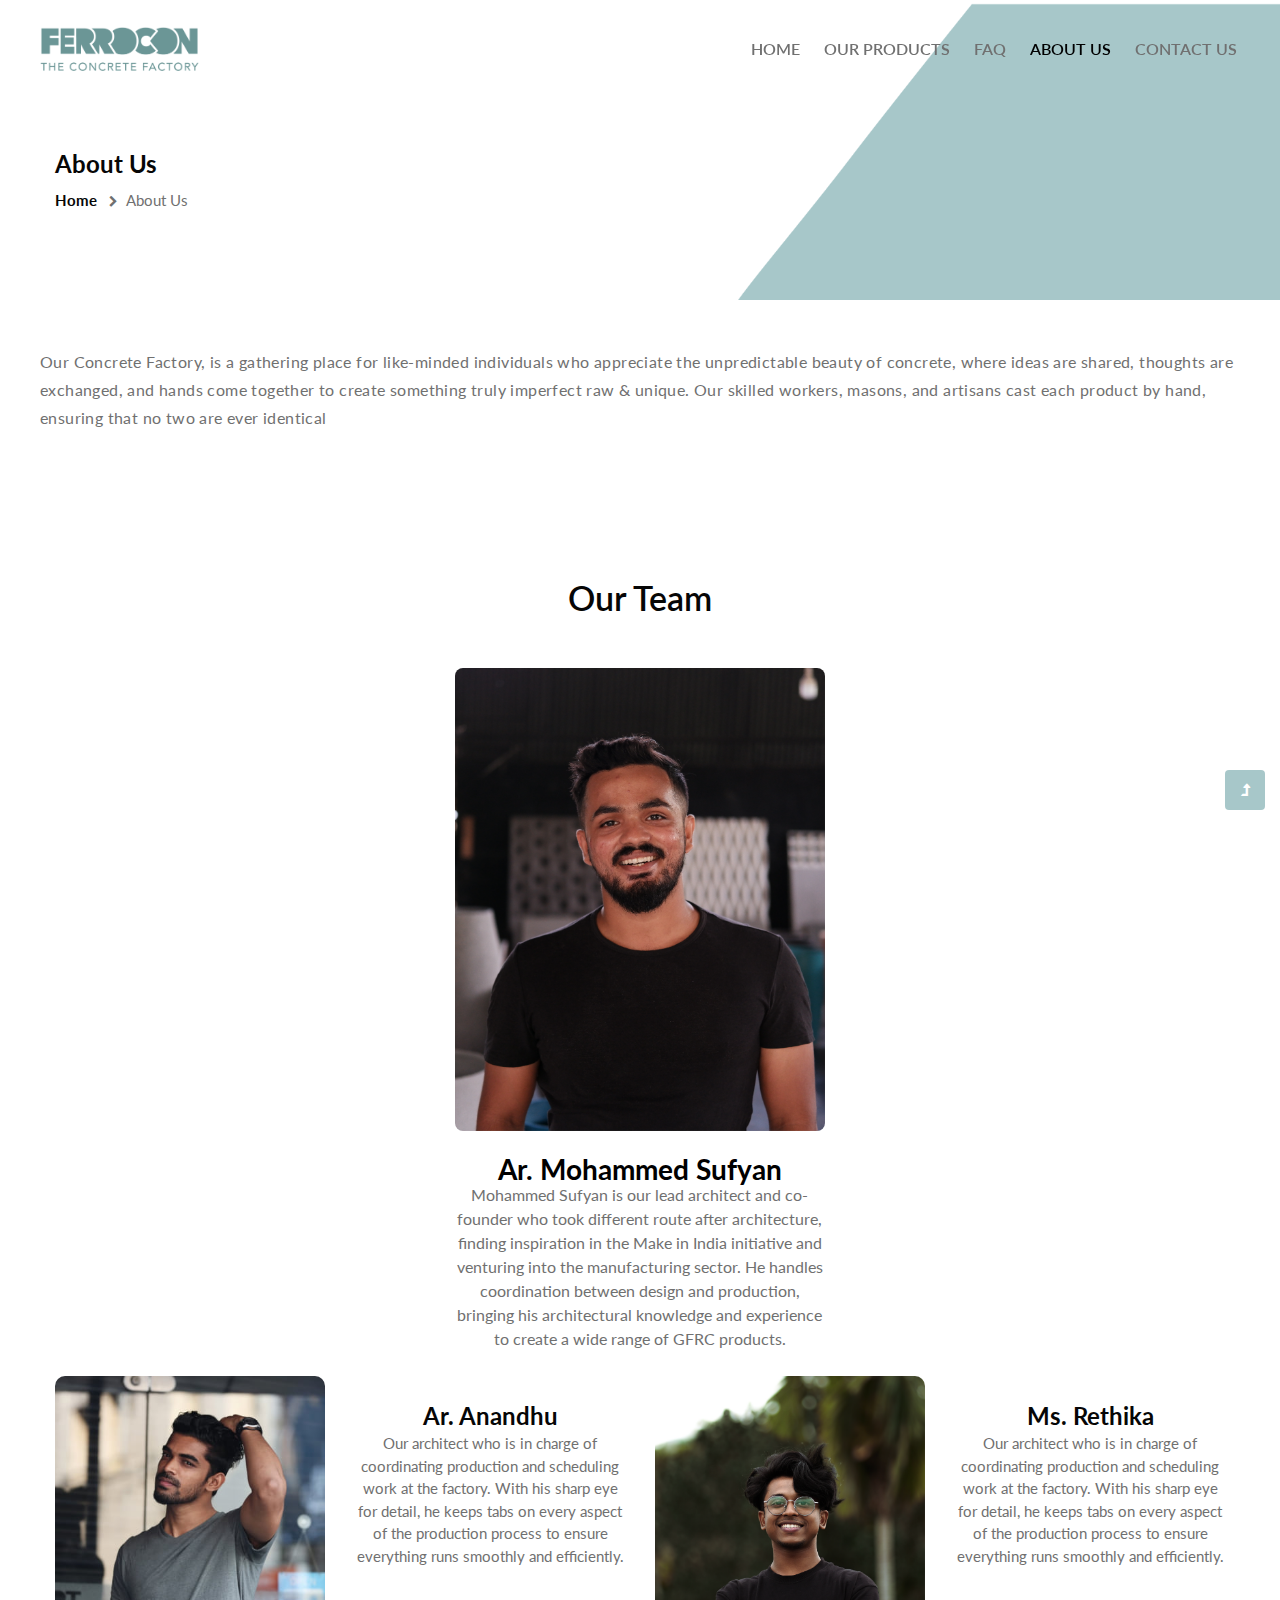
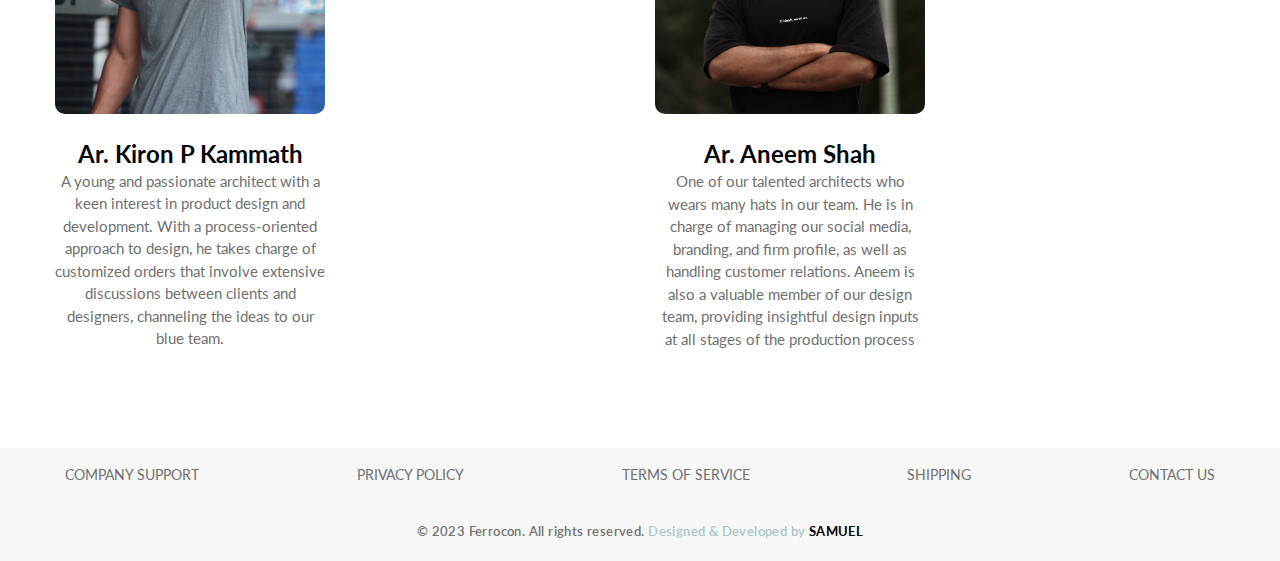
==== about.html @ 1e4e9e17 "first commit" ====
<!doctype html>
<html lang="en">

<head>
    <!-- Required meta tags -->
    <meta charset="utf-8">
    <meta name="viewport" content="width=device-width, initial-scale=1, shrink-to-fit=no">
    <title>About Us</title>
    <link rel="icon" type="image" href="assets/images/titlelogo.jpg"/>
    <!-- google-fonts -->
    <link href="//fonts.googleapis.com/css2?family=Lato:wght@100;300;400;700;900&display=swap" rel="stylesheet">
    <!-- //google-fonts -->
    <!-- Template CSS Style link -->
    <link rel="stylesheet" href="assets/css/style-liberty.css">
</head>

<body>
    <!--header-->
    <header id="site-header" class="fixed-top">
        <div class="container-fluid">
            <nav class="navbar navbar-expand-lg stroke">
                <!--<h1>
                    <a class="navbar-brand d-flex align-items-center" href="index.html">
                        <i class="fa fa-yelp mr-1" aria-hidden="true"></i>Fitment</a>
                </h1>-->
                <!-- if logo is image enable this    -->
    <a class="navbar-brand" href="index.html">
        <img src="assets/images/FERROCONLOGO.png" alt="Your logo" title="Your logo" style="height:60px;" />
    </a>
                <button class="navbar-toggler  collapsed bg-gradient" type="button" data-toggle="collapse"
                    data-target="#navbarTogglerDemo02" aria-controls="navbarTogglerDemo02" aria-expanded="false"
                    aria-label="Toggle navigation">
                    <span class="navbar-toggler-icon fa icon-expand fa-bars"></span>
                    <span class="navbar-toggler-icon fa icon-close fa-times"></span>
                </button>

                <div class="collapse navbar-collapse" id="navbarTogglerDemo02">
                    <ul class="navbar-nav ml-lg-auto">
                        <li class="nav-item ">
                            <a class="nav-link" href="index.html"style="color: #707070;">Home </a>
                        </li>
                        <li class="nav-item">
                            <a class="nav-link" href="services.html" style="color: #707070;">Our Products</a>
                        </li>
                        <li class="nav-item">
                            <a class="nav-link" href="blog.html" style="color: #707070;">FAQ</a>
                        </li>
                        <li class="nav-item active">
                            <a class="nav-link" href="about.html" >About Us<span class="sr-only">(current)</span></a>
                        </li>
                       
                       
                        <li class="nav-item">
                            <a class="nav-link" href="contact.html" style="color: #707070;">Contact Us</a>
                        </li>
                        
                    </ul>
                </div>
            </nav>
        </div>
    </header>
    <!--//header-->

    <!-- inner banner -->
    <section class="inner-banner">
        <div class="w3l-breadcrumb">
            <div class="container">
                <h4 class="inner-text-title font-weight-bold mb-2">About Us</h4>
                <ul class="breadcrumbs-custom-path">
                    <li><a href="index.html">Home</a></li>
                    <li class="active"><span class="fa fa-chevron-right mx-2" aria-hidden="true"></span>About Us</li>
                </ul>
            </div>
        </div>
    </section>
    <!-- //inner banner -->

    <!-- about section -->
    <section class="about-section pb-5">
        <div class="container">
            <img src="assets/images/about.png" alt="" class="img-fluid img-responsive">
            <div class="row mt-sm-5 mt-4">
                <!--<div class="col-lg-6 about-left-inner pr-lg-5">
                    <h3 class="title-style">We are creative
                        building & Interior designing company</h3>
                </div>-->
                <div class="about-right-inner mt-lg-0 mt-4">
                    <p>Our Concrete Factory, is a gathering place for like-minded individuals who appreciate the 
                        unpredictable beauty of concrete, where ideas are shared, thoughts are exchanged, and hands 
                        come together to create something truly imperfect raw & unique. Our skilled workers, masons, 
                        and artisans cast each product by hand, ensuring that no two are ever identical</p>
                    
                </div>
            </div>
        </div>
    </section>
    <!-- //about section -->

    

    <!-- team -->
    <section class="w3l-team" id="team">
        <div class="team-block py-5">
            <div class="container py-lg-5">
                <div class="row justify-content-center text-center">
                    <div class="col-md-8">
                        <div class="section-heading mb-sm-5 mb-4">
                            <h3 class="title-style mb-2">Our Team</h3>
                            
                        </div>
                    </div>
                </div>


                <div class="row text-center justify-content-center">
               
                    <div class="col-md-4 col-sm-6 mt-sm-0 mt-5">
                        <div class="gd-innf">
                            <a href="#url"><img class="img-fluid img-responsive" src="assets/images/sufyan.jpg"
                                    alt=" "></a>
                                <div style="padding-top: 24px; padding-bottom: 25px;">
                                    <h3 class="title"><a href="#url" style="color: black; font-weight: bold;">Ar. Mohammed Sufyan</a></h3>
                                    <span class="post">Mohammed Sufyan is our lead architect and co-founder who took different route after 
                                        architecture, finding inspiration in the Make in India initiative and venturing into the 
                                        manufacturing sector. He handles coordination between design and production, bringing his 
                                        architectural knowledge and experience to create a wide range of GFRC products.</span>
                                </div>
                        </div>
                    </div>
                   
                </div>
                



                <div class="row justify-content-center"> 
                    <div class="col-lg-3 mt-lg-0 mt-sm-5 mt-4">
                        <div class="box16">
                            <a href="#url"><img src="assets/images/team2.jpg" alt=""
                                    class="img-fluid img-responsive" /></a>
                            
                                <h3 class="title"><a href="#url">Ar. Kiron p Kammath</a></h3>
                                <span class="post">A young and passionate architect with a keen interest in product design and 
                                    development. With a process-oriented approach to design, he takes charge of customized 
                                    orders that involve extensive discussions between clients and designers, channeling the ideas to 
                                    our blue team.</span>
                        </div>
                    </div>
                    <div class="col-lg-3  mt-lg-0 mt-sm-5 mt-4">
                        <div class="box16">
                            <a href="#url"><img src="assets/images/kiron.png" alt=""
                                    class="img-fluid img-responsive" /></a>
                            
                                <h3 class="title"><a href="#url">Ar. Anandhu</a></h3>
                                <span class="post">Our architect who is in charge of coordinating production and scheduling work at the 
                                    factory. With his sharp eye for detail, he keeps tabs on every aspect of the production process to 
                                    ensure everything runs smoothly and efficiently.</span>
                        </div>
                    </div>
                    <div class="col-lg-3  mt-lg-0 mt-sm-5 mt-4">
                        <div class="box16">
                            <a href="#url"><img src="assets/images/aneem.png" alt=""
                                    class="img-fluid img-responsive" /></a>
                           
                                <h3 class="title"><a href="#url">Ar. Aneem Shah</a></h3>
                                <span class="post">One of our talented architects who wears many hats in our team. He is in charge 
                                    of managing our social media, branding, and firm profile, as well as handling customer relations. 
                                    Aneem is also a valuable member of our design team, providing insightful design inputs at all 
                                    stages of the production process</a></span> 
                        </div>
                    </div>
                    <div class="col-lg-3  mt-lg-0 mt-sm-5 mt-4">
                        <div class="box16">
                            <a href="#url"><img src="assets/images/rethika.png" alt=""
                                    class="img-fluid img-responsive" /></a>
                            
                                <h3 class="title"><a href="#url">Ms. Rethika</a></h3>
                                <span class="post">Our architect who is in charge of coordinating production and scheduling work at the 
                                    factory. With his sharp eye for detail, he keeps tabs on every aspect of the production process to 
                                    ensure everything runs smoothly and efficiently.</span>
                        </div>
                    </div>
                    
                </div>
            </div>
        </div>
    </section>
    <!-- //team -->

   

    <!-- footer 
    <section class="w3l-footer-29-main">
        <div class="footer-29 py-5">
            <div class="container py-lg-4">
                <div class="row footer-top-29">
                    <div class="col-lg-9">
                        <div class="row">
                            <div class="col-md-3 col-6 footer-list-29">
                                
                                <h6 class="footer-title-29">Company</h6>
                                    
                             
                            </div>
                            <div class="col-md-3 col-6 footer-list-29">
                                
                                <h6 class="footer-title-29">Explore</h6>
                                   
                            </div>
                            <div class="col-md-3 col-6 footer-list-29 mt-md-0 mt-4">
                               
                                <h6 class="footer-title-29">More Info</h6>
                                    
                                
                            </div>
                            <div class="col-md-3 col-6 footer-list-29 mt-md-0 mt-4">
                                <h6 class="footer-title-29">Get Started</h6>
                                
                            </div>
                        </div>
                    </div>
                    <div class="col-lg-3 footer-contact-list mt-lg-0 mt-md-5 mt-4">
                        <h6 class="footer-title-29">Contact Info </h6>
                        
                    </div>
                </div>
            </div>
        </div>
    </section>
 //footer -->
    <!-- copyright -->
    <section class="w3l-copyright">
        <div class="container">


            <div class="word-container">
                <a href="contact.html"><span>COMPANY SUPPORT</span></a>
                <a href="#"><span>PRIVACY POLICY</span></a>
                <a href="#"><span>TERMS OF SERVICE</span></a>
                <a href="#"><span>SHIPPING</span></a>
                <a href="contact.html"><span>CONTACT US</span></a>
              </div>



            
           <!-- <div class="row bottom-copies">
            <p class="col-lg-8 copy-footer-29">© 2021 Fitment. All rights reserved.</p>
                
            </div>-->
        </div>
    </section>
    <!-- copyright -->
    <section class="w3l-copyright">
        <div class="container ">
            <div class="bottom-copies ">
                <p class="copy-footer-29 text-center">© 2023 Ferrocon. All rights reserved.<a href="https://samuelsaji.github.io"><span style="color: #a7c7c9;"> Designed & Developed by </span>
                                                                                                            <span style="color: black; font-weight: bold;">SAMUEL</span></a></p>
               
            </div>
        </div>
    </section>
    <!-- //copyright -->

    <!-- //copyright -->

    <!-- Js scripts -->
    <!-- move top -->
    <button onclick="topFunction()" id="movetop" title="Go to top">
        <span class="fa fa-level-up" aria-hidden="true"></span>
    </button>
    <script>
        // When the user scrolls down 20px from the top of the document, show the button
        window.onscroll = function () {
            scrollFunction()
        };

        function scrollFunction() {
            if (document.body.scrollTop > 20 || document.documentElement.scrollTop > 20) {
                document.getElementById("movetop").style.display = "block";
            } else {
                document.getElementById("movetop").style.display = "none";
            }
        }

        // When the user clicks on the button, scroll to the top of the document
        function topFunction() {
            document.body.scrollTop = 0;
            document.documentElement.scrollTop = 0;
        }
    </script>
    <!-- //move top -->

    <!-- common jquery plugin -->
    <script src="assets/js/jquery-3.3.1.min.js"></script>
    <!-- //common jquery plugin -->

    <!-- counter for stats -->
    <script src="assets/js/counter.js"></script>
    <!-- //counter for stats -->

    <!-- testimonials js and script -->
    <script src="assets/js/owl.carousel.js"></script>
    <script>
        $(document).ready(function () {
            $("#owl-demo1").owlCarousel({
                loop: true,
                margin: 20,
                nav: false,
                responsiveClass: true,
                responsive: {
                    0: {
                        items: 1,
                        nav: false
                    },
                    736: {
                        items: 1,
                        nav: false
                    },
                    1000: {
                        items: 2,
                        nav: false,
                        loop: false
                    }
                }
            })
        })
    </script>
    <!-- //testimonials js and script -->

    <!-- theme switch js (light and dark)-->
    <script src="assets/js/theme-change.js"></script>
    <script>
        function autoType(elementClass, typingSpeed) {
            var thhis = $(elementClass);
            thhis.css({
                "position": "relative",
                "display": "inline-block"
            });
            thhis.prepend('<div class="cursor" style="right: initial; left:0;"></div>');
            thhis = thhis.find(".text-js");
            var text = thhis.text().trim().split('');
            var amntOfChars = text.length;
            var newString = "";
            thhis.text("|");
            setTimeout(function () {
                thhis.css("opacity", 1);
                thhis.prev().removeAttr("style");
                thhis.text("");
                for (var i = 0; i < amntOfChars; i++) {
                    (function (i, char) {
                        setTimeout(function () {
                            newString += char;
                            thhis.text(newString);
                        }, i * typingSpeed);
                    })(i + 1, text[i]);
                }
            }, 1500);
        }

        $(document).ready(function () {
            // Now to start autoTyping just call the autoType function with the 
            // class of outer div
            // The second paramter is the speed between each letter is typed.   
            autoType(".type-js", 200);
        });
    </script>
    <!-- //theme switch js (light and dark)-->

    <!-- MENU-JS -->
    <script>
        $(window).on("scroll", function () {
            var scroll = $(window).scrollTop();

            if (scroll >= 80) {
                $("#site-header").addClass("nav-fixed");
            } else {
                $("#site-header").removeClass("nav-fixed");
            }
        });

        //Main navigation Active Class Add Remove
        $(".navbar-toggler").on("click", function () {
            $("header").toggleClass("active");
        });
        $(document).on("ready", function () {
            if ($(window).width() > 991) {
                $("header").removeClass("active");
            }
            $(window).on("resize", function () {
                if ($(window).width() > 991) {
                    $("header").removeClass("active");
                }
            });
        });
    </script>
    <!-- //MENU-JS -->

    <!-- disable body scroll which navbar is in active -->
    <script>
        $(function () {
            $('.navbar-toggler').click(function () {
                $('body').toggleClass('noscroll');
            })
        });
    </script>
    <!-- //disable body scroll which navbar is in active -->

    <!--bootstrap-->
    <script src="assets/js/bootstrap.min.js"></script>
    <!-- //bootstrap-->
    <!-- //Js scripts -->
</body>

</html>
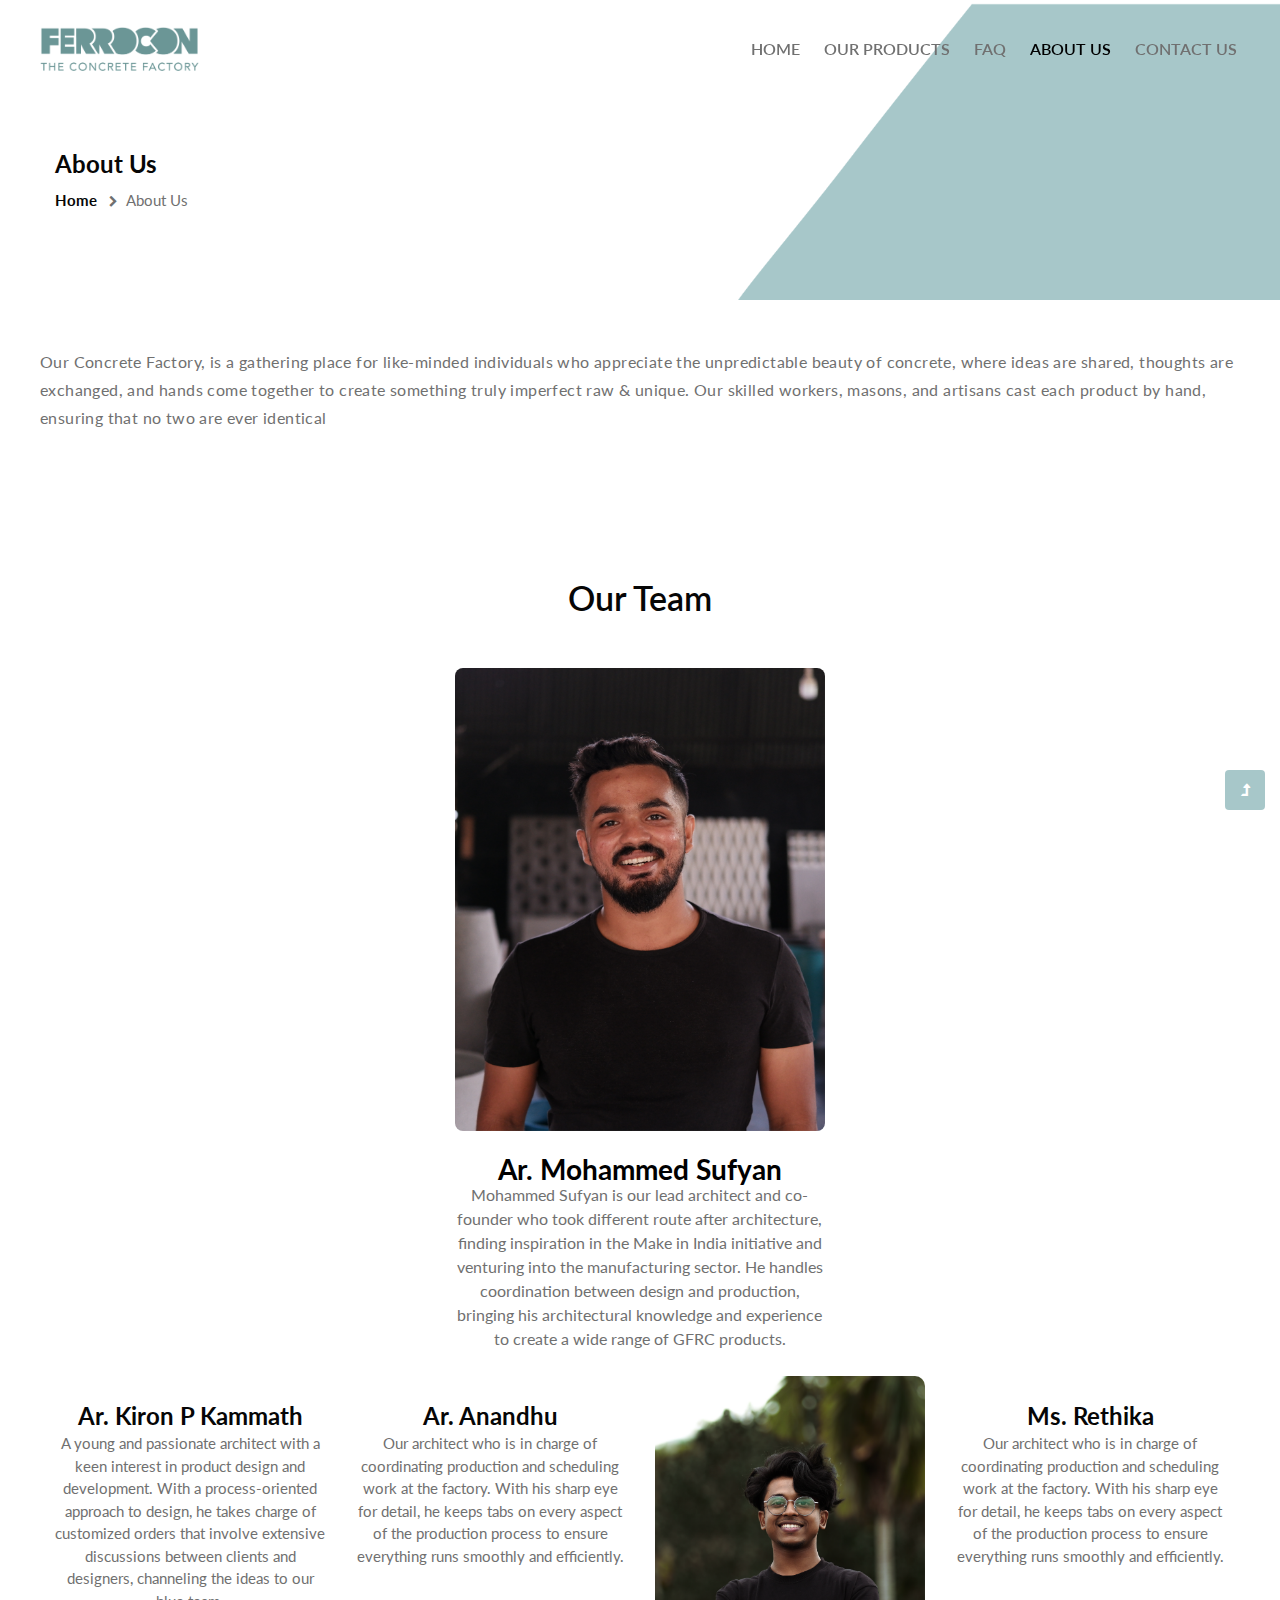
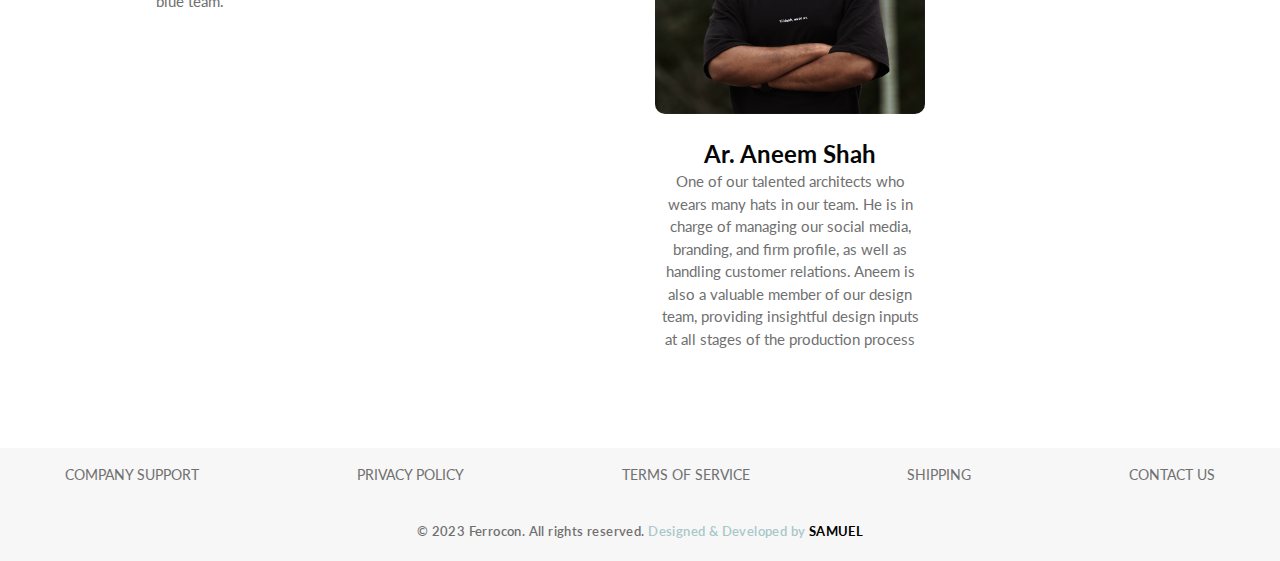
==== commit dc27a343: "third" ====
--- a/about.html
+++ b/about.html
@@ -137,7 +137,7 @@
                 <div class="row justify-content-center"> 
                     <div class="col-lg-3 mt-lg-0 mt-sm-5 mt-4">
                         <div class="box16">
-                            <a href="#url"><img src="assets/images/team2.jpg" alt=""
+                            <a href="#url"><img src="assets/images/kiron.png" alt=""
                                     class="img-fluid img-responsive" /></a>
                             
                                 <h3 class="title"><a href="#url">Ar. Kiron p Kammath</a></h3>
@@ -149,7 +149,7 @@
                     </div>
                     <div class="col-lg-3  mt-lg-0 mt-sm-5 mt-4">
                         <div class="box16">
-                            <a href="#url"><img src="assets/images/kiron.png" alt=""
+                            <a href="#url"><img src="assets/images/ananthu.png" alt=""
                                     class="img-fluid img-responsive" /></a>
                             
                                 <h3 class="title"><a href="#url">Ar. Anandhu</a></h3>
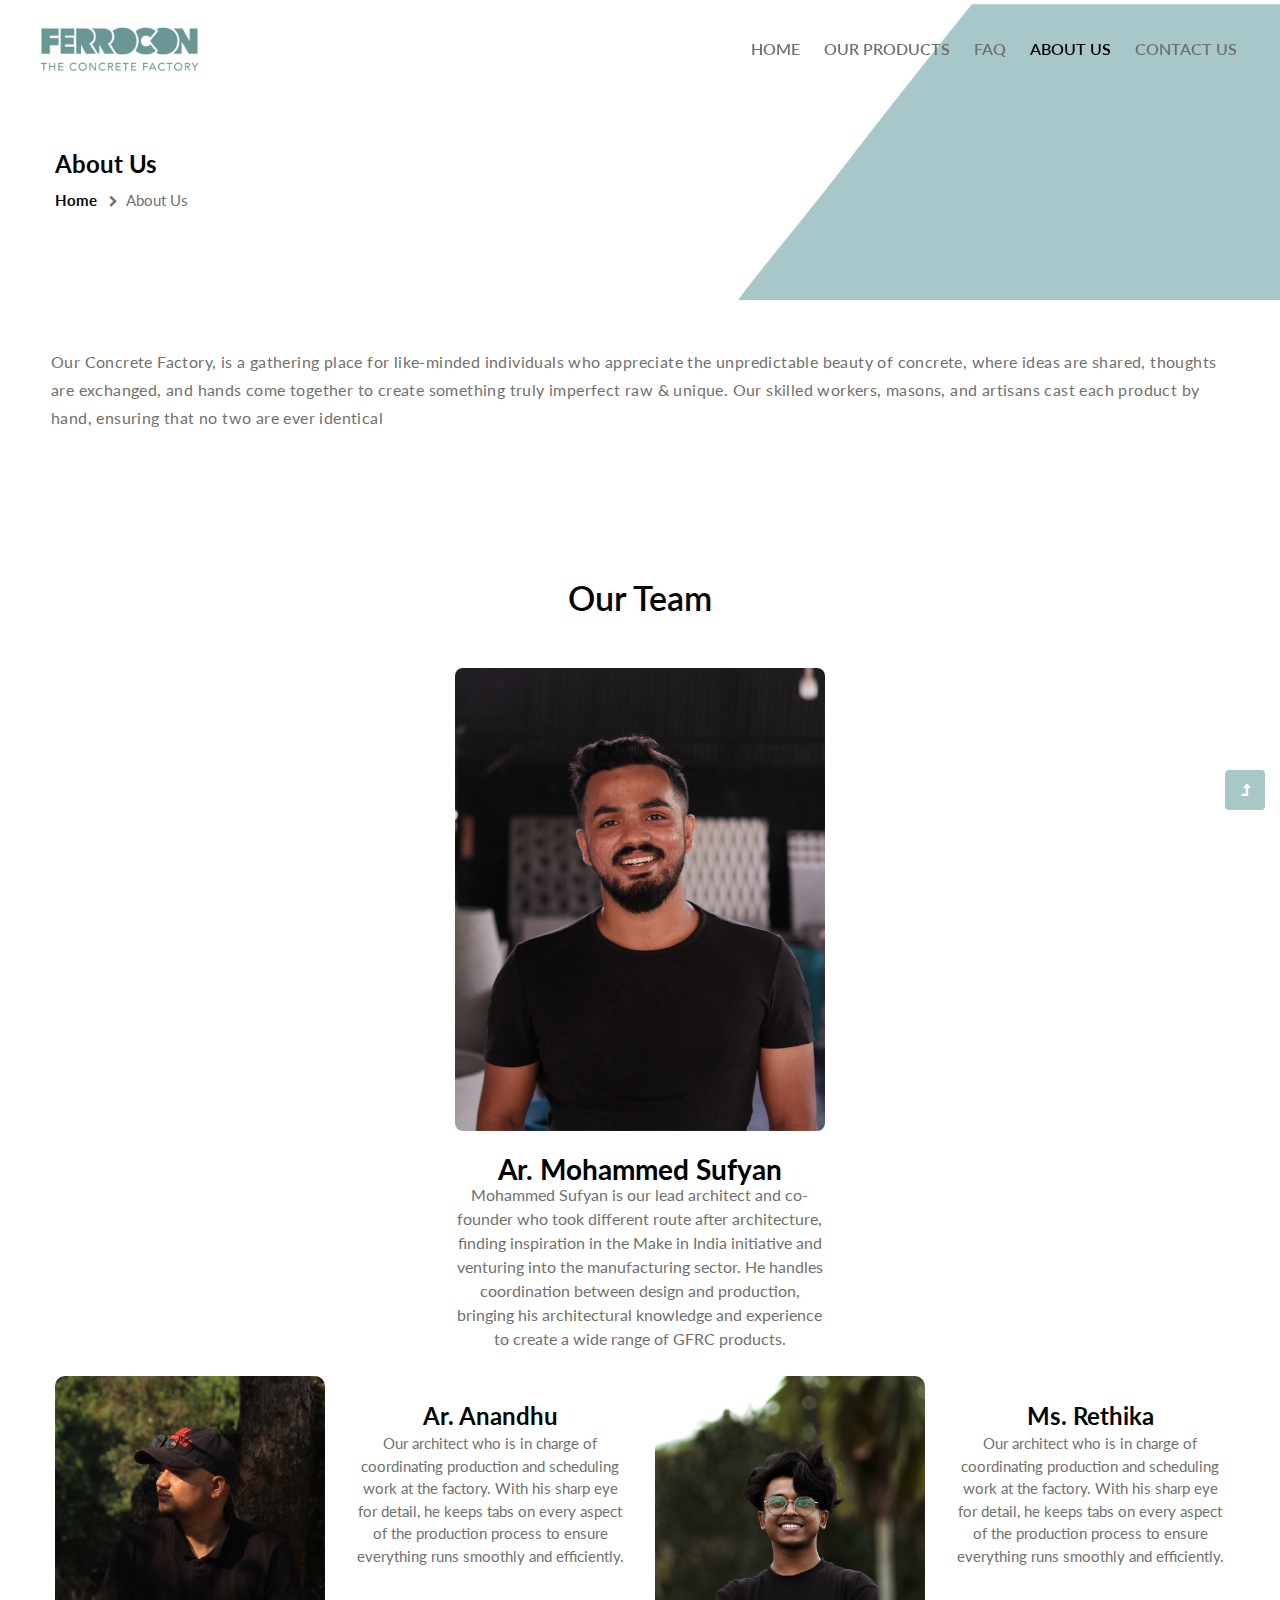
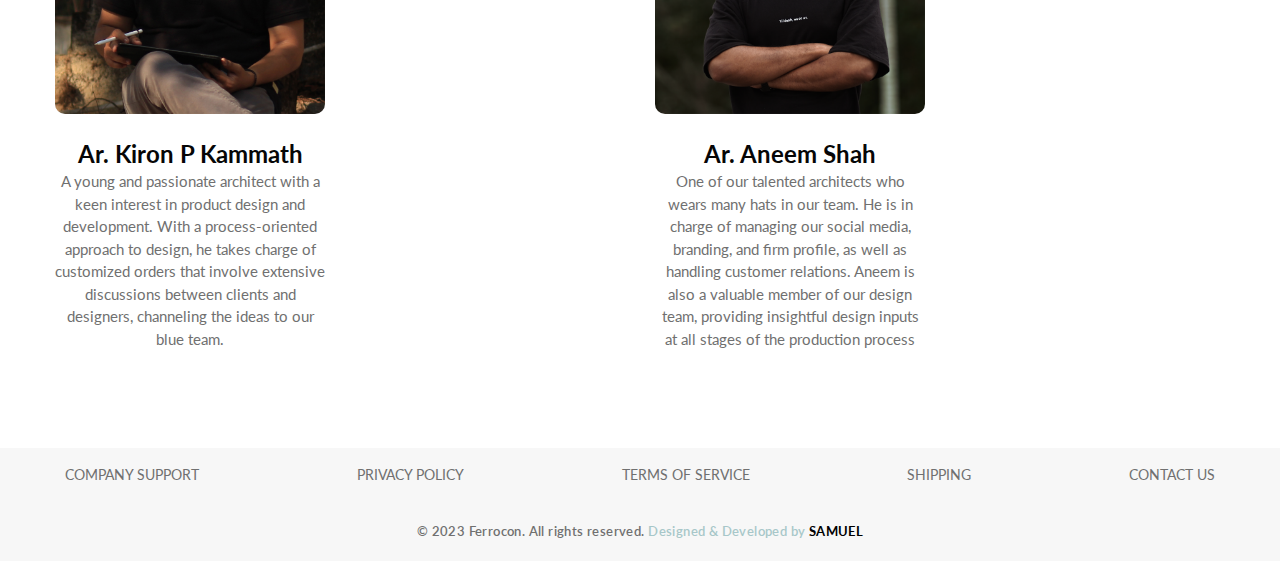
==== commit 5f975d9c: "hello" ====
--- a/about.html
+++ b/about.html
@@ -85,7 +85,7 @@
                     <h3 class="title-style">We are creative
                         building & Interior designing company</h3>
                 </div>-->
-                <div class="about-right-inner mt-lg-0 mt-4">
+                <div class="about-right-inner mt-lg-0 mt-4" style="margin-left: 11px;">
                     <p>Our Concrete Factory, is a gathering place for like-minded individuals who appreciate the 
                         unpredictable beauty of concrete, where ideas are shared, thoughts are exchanged, and hands 
                         come together to create something truly imperfect raw & unique. Our skilled workers, masons, 
@@ -137,7 +137,7 @@
                 <div class="row justify-content-center"> 
                     <div class="col-lg-3 mt-lg-0 mt-sm-5 mt-4">
                         <div class="box16">
-                            <a href="#url"><img src="assets/images/kiron.png" alt=""
+                            <a href="#url"><img src="assets/images/Kiron.jpg" alt=""
                                     class="img-fluid img-responsive" /></a>
                             
                                 <h3 class="title"><a href="#url">Ar. Kiron p Kammath</a></h3>
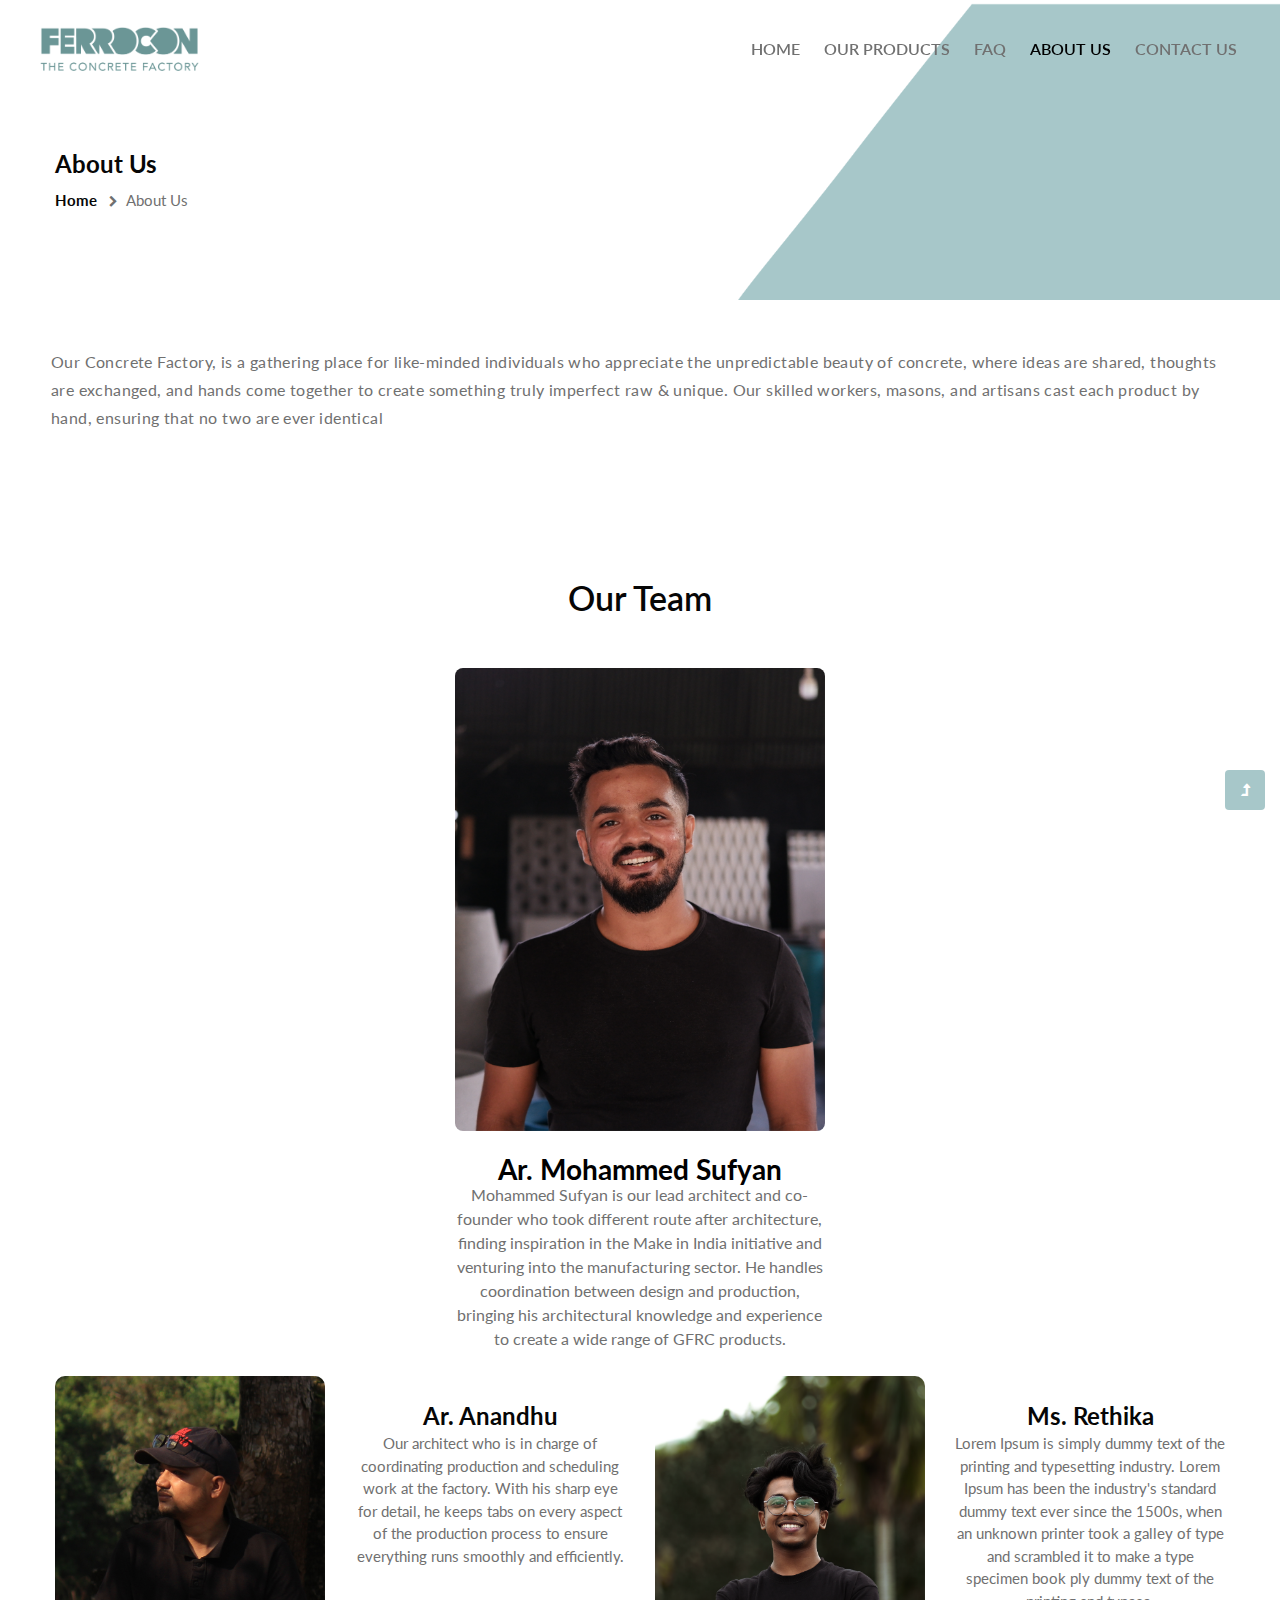
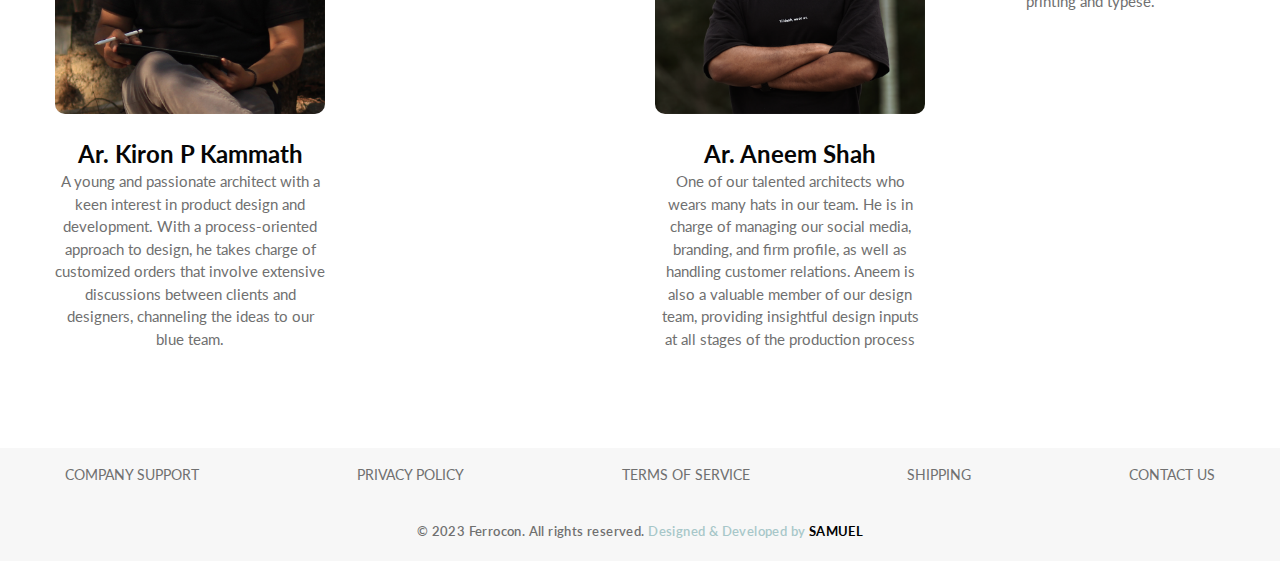
==== commit a95f40a3: "hi" ====
--- a/about.html
+++ b/about.html
@@ -176,9 +176,10 @@
                                     class="img-fluid img-responsive" /></a>
                             
                                 <h3 class="title"><a href="#url">Ms. Rethika</a></h3>
-                                <span class="post">Our architect who is in charge of coordinating production and scheduling work at the 
-                                    factory. With his sharp eye for detail, he keeps tabs on every aspect of the production process to 
-                                    ensure everything runs smoothly and efficiently.</span>
+                                <span class="post">Lorem Ipsum is simply dummy text of the printing and typesetting 
+                                    industry. Lorem Ipsum has been the industry's standard dummy text ever since the 
+                                    1500s, when an unknown printer took a galley of type and scrambled it to make a 
+                                    type specimen book ply dummy text of the printing and typese.</span>
                         </div>
                     </div>
                     
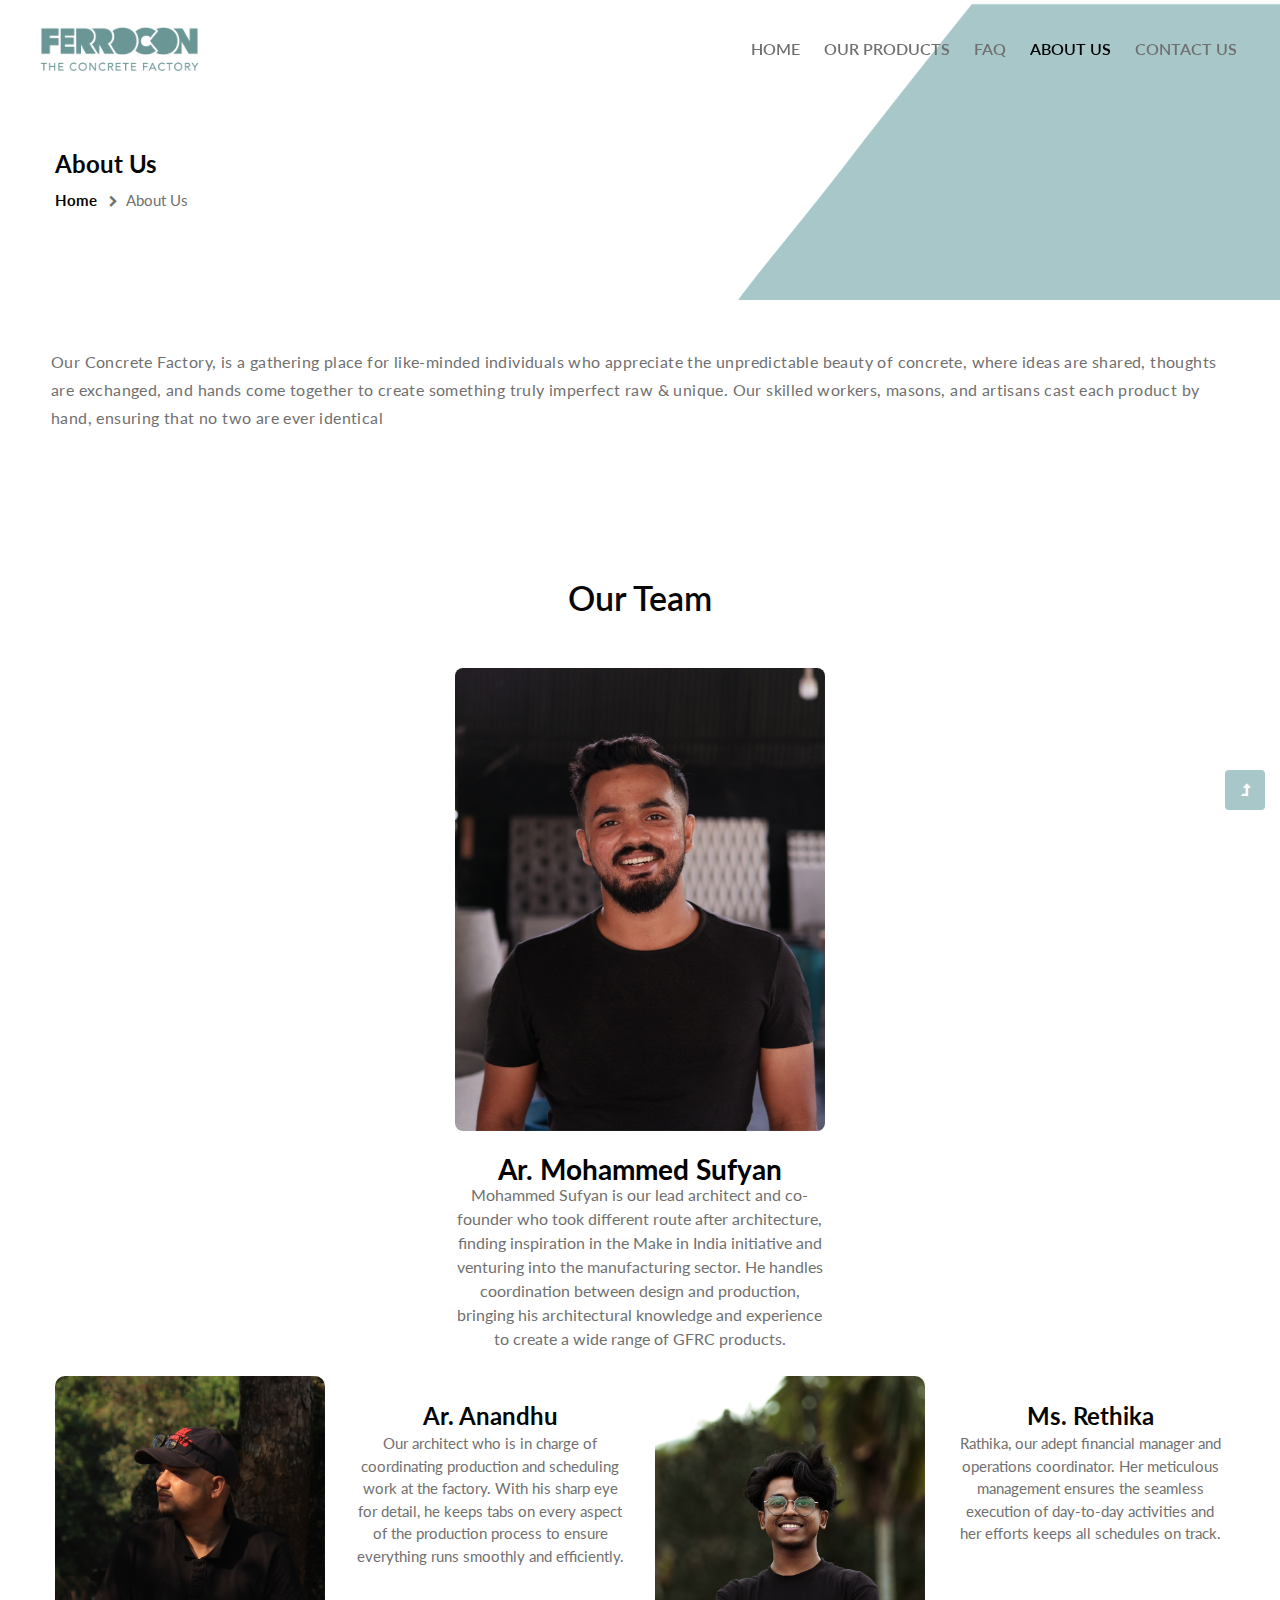
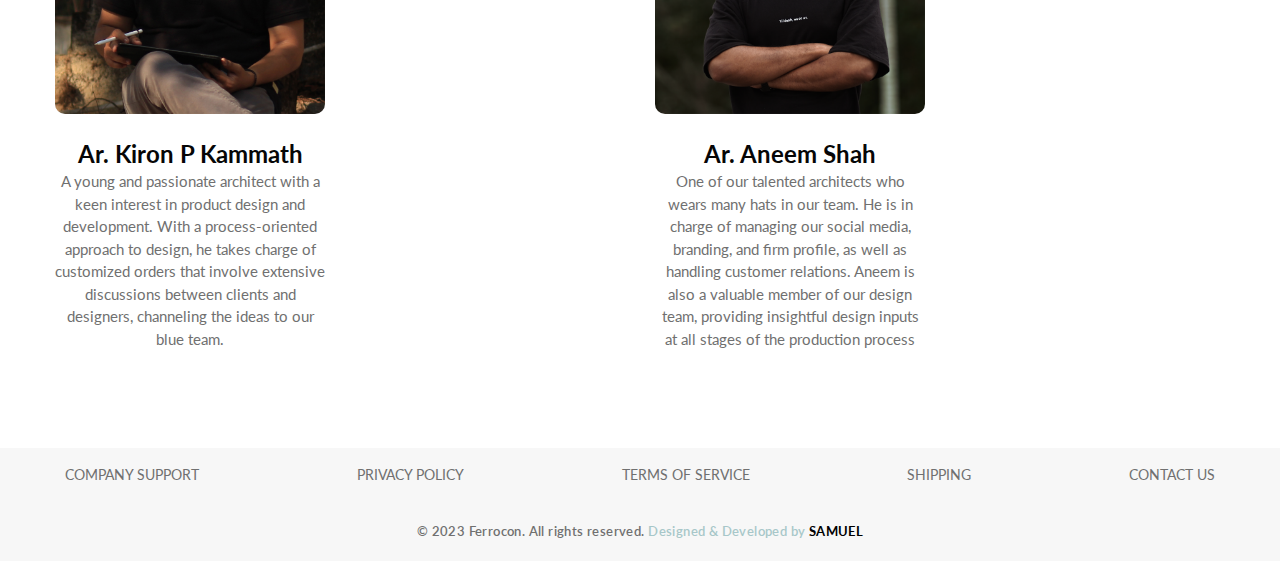
==== commit e0d40e61: "description under retika mam has been updated" ====
--- a/about.html
+++ b/about.html
@@ -176,10 +176,9 @@
                                     class="img-fluid img-responsive" /></a>
                             
                                 <h3 class="title"><a href="#url">Ms. Rethika</a></h3>
-                                <span class="post">Lorem Ipsum is simply dummy text of the printing and typesetting 
-                                    industry. Lorem Ipsum has been the industry's standard dummy text ever since the 
-                                    1500s, when an unknown printer took a galley of type and scrambled it to make a 
-                                    type specimen book ply dummy text of the printing and typese.</span>
+                                <span class="post">Rathika, our adept financial manager and operations coordinator. 
+                                    Her meticulous management ensures the seamless execution of day-to-day activities
+                                     and her efforts keeps all schedules on track.</span>
                         </div>
                     </div>
                     
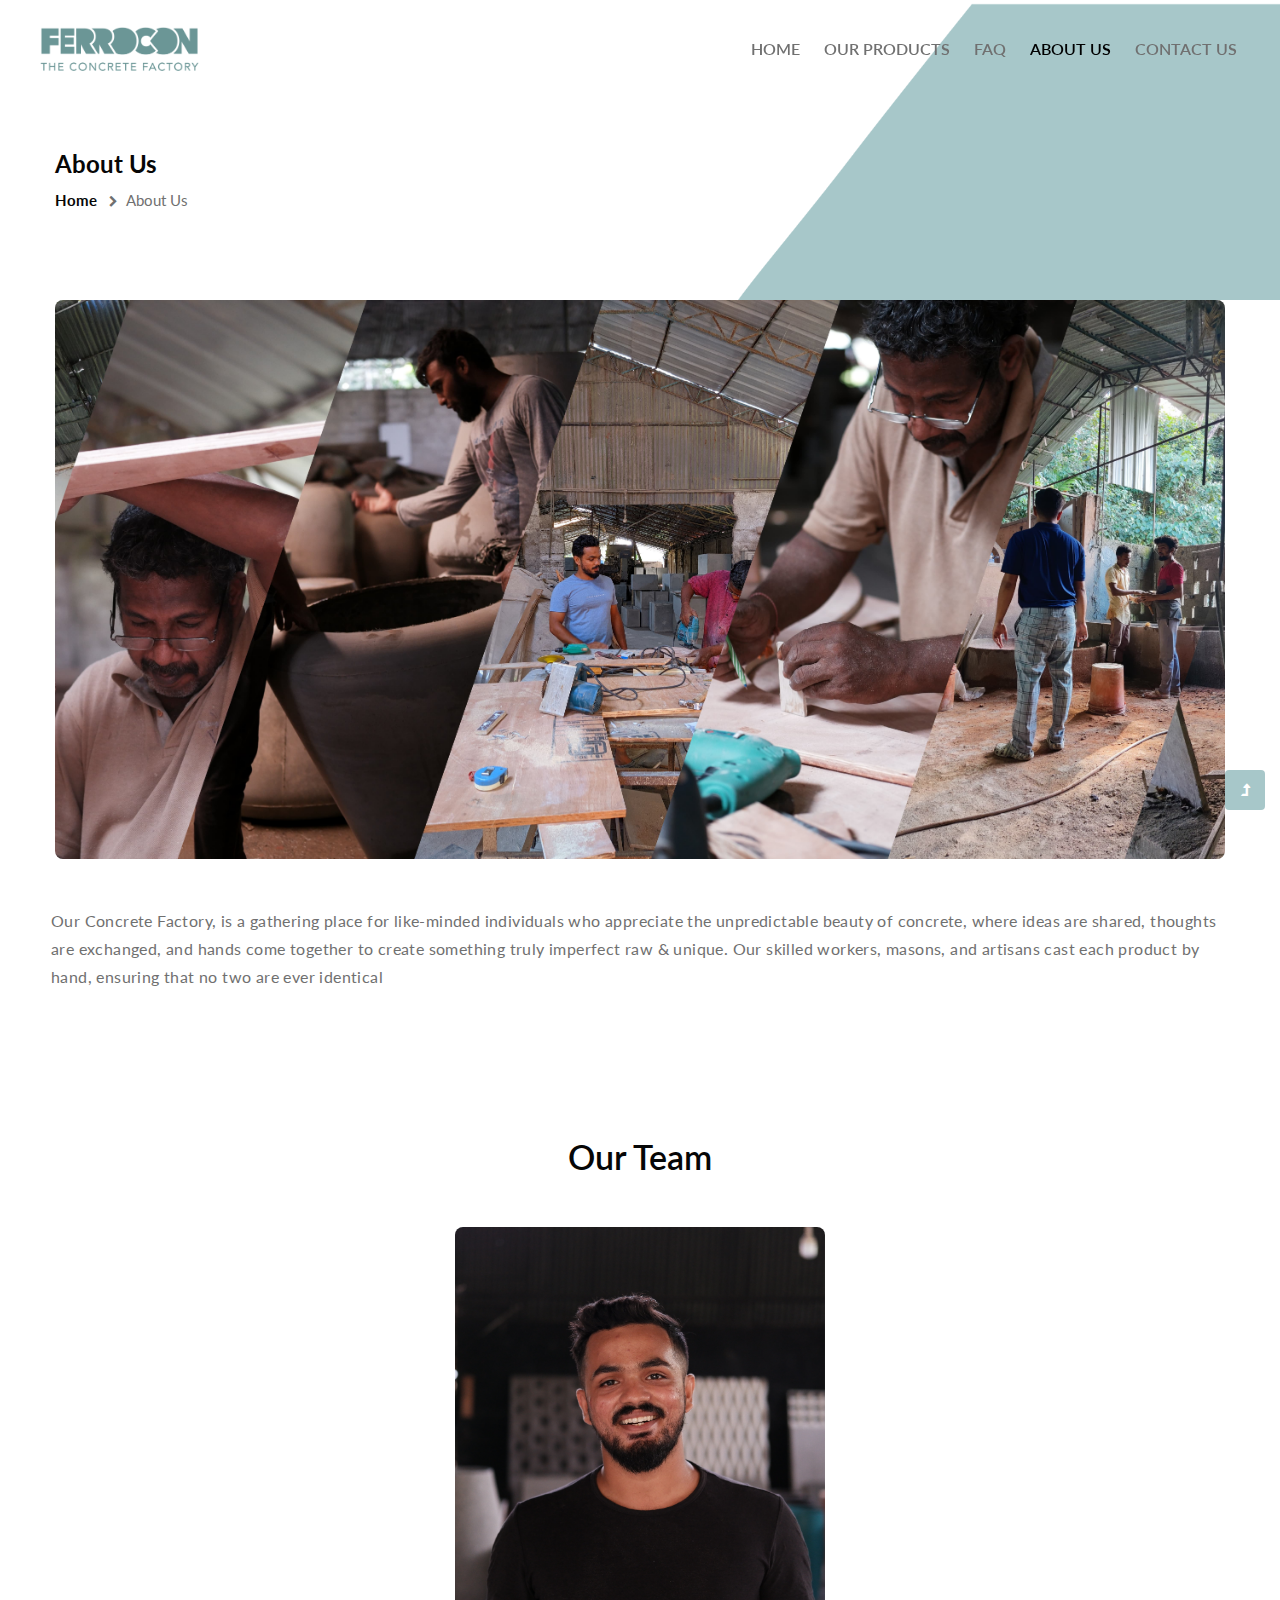
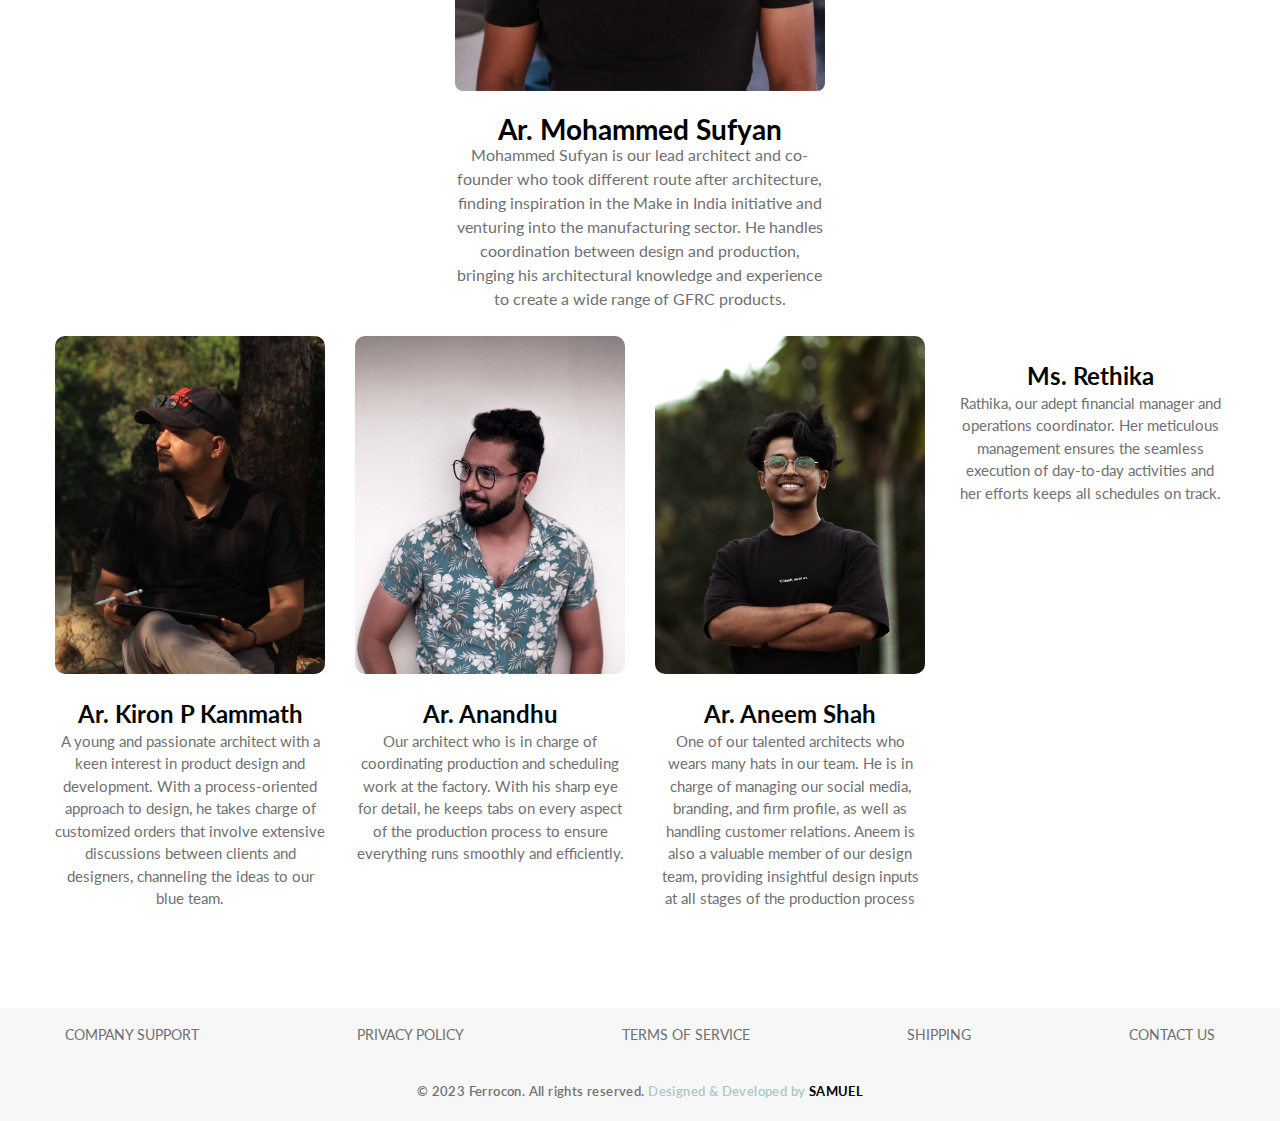
==== commit 4099421c: "compressed images to reduce the load speed" ====
--- a/about.html
+++ b/about.html
@@ -79,7 +79,7 @@
     <!-- about section -->
     <section class="about-section pb-5">
         <div class="container">
-            <img src="assets/images/about.png" alt="" class="img-fluid img-responsive">
+            <img src="assets/images/about.jpg" alt="" class="img-fluid img-responsive">
             <div class="row mt-sm-5 mt-4">
                 <!--<div class="col-lg-6 about-left-inner pr-lg-5">
                     <h3 class="title-style">We are creative
@@ -149,7 +149,7 @@
                     </div>
                     <div class="col-lg-3  mt-lg-0 mt-sm-5 mt-4">
                         <div class="box16">
-                            <a href="#url"><img src="assets/images/ananthu.png" alt=""
+                            <a href="#url"><img src="assets/images/ananthu.jpg" alt=""
                                     class="img-fluid img-responsive" /></a>
                             
                                 <h3 class="title"><a href="#url">Ar. Anandhu</a></h3>
